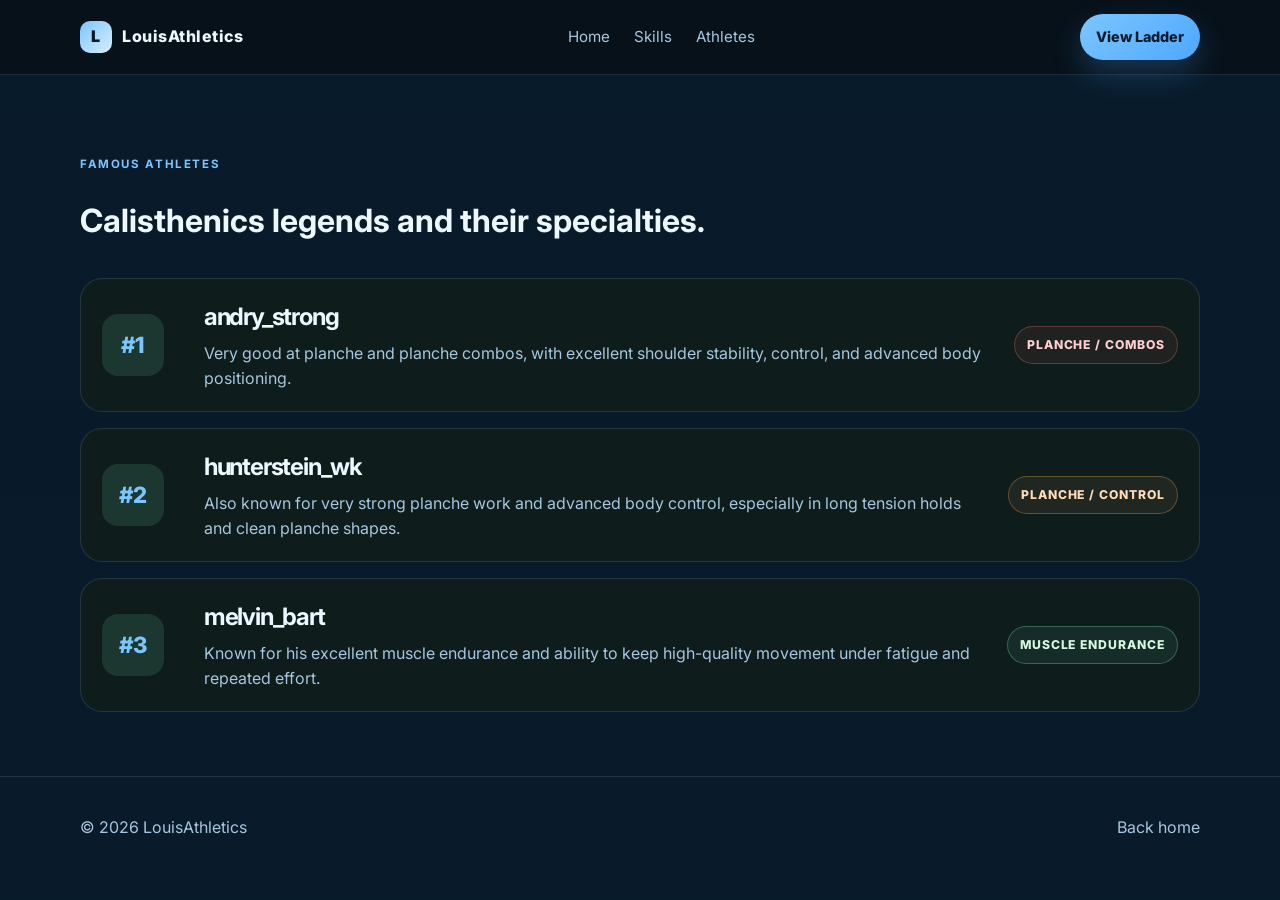
==== athletes.html @ 37a011b1 "html" ====
<!DOCTYPE html>
<html lang="en">
  <head>
    <meta charset="UTF-8" />
    <meta name="viewport" content="width=device-width, initial-scale=1.0" />
    <meta
      name="description"
      content="Famous calisthenics athletes, their specialties, and how they train."
    />
    <title>Famous Athletes | LouisAthletics</title>
    <link rel="preconnect" href="https://fonts.googleapis.com" />
    <link rel="preconnect" href="https://fonts.gstatic.com" crossorigin />
    <link
      href="https://fonts.googleapis.com/css2?family=Inter:wght@400;500;600;700;800;900&display=swap"
      rel="stylesheet"
    />
    <link rel="stylesheet" href="styles.css" />
  </head>
  <body>
    <header class="site-header">
      <div class="container nav-wrap">
        <div class="brand">
          <span class="brand-mark">L</span>
          <span>LouisAthletics</span>
        </div>
        <nav class="main-nav" aria-label="Main navigation">
          <a href="index.html">Home</a>
          <a href="skills.html">Skills</a>
          <a href="athletes.html">Athletes</a>
        </nav>
        <a class="button button-small" href="skills.html">View Ladder</a>
      </div>
    </header>

    <main class="skills-page">
      <div class="container">
        <div class="skills-header">
          <p class="eyebrow">Famous athletes</p>
          <h1>Calisthenics legends and their specialties.</h1>
        </div>

        <div class="skills-list">
          <a class="skill-rank-link" href="https://www.youtube.com/@andrystrong1" target="_blank" rel="noopener noreferrer">
            <article class="skill-rank">
              <div class="rank-number">#1</div>
              <div class="skill-info">
                <h3>andry_strong</h3>
                <p>Very good at planche and planche combos, with excellent shoulder stability, control, and advanced body positioning.</p>
              </div>
              <div class="skill-level hardest">Planche / Combos</div>
            </article>
          </a>

          <a class="skill-rank-link" href="https://www.youtube.com/@hunterstein_wk" target="_blank" rel="noopener noreferrer">
            <article class="skill-rank">
              <div class="rank-number">#2</div>
              <div class="skill-info">
                <h3>hunterstein_wk</h3>
                <p>Also known for very strong planche work and advanced body control, especially in long tension holds and clean planche shapes.</p>
              </div>
              <div class="skill-level very-hard">Planche / Control</div>
            </article>
          </a>

          <a class="skill-rank-link" href="https://www.youtube.com/@melvinbrat" target="_blank" rel="noopener noreferrer">
            <article class="skill-rank">
              <div class="rank-number">#3</div>
              <div class="skill-info">
                <h3>melvin_bart</h3>
                <p>Known for his excellent muscle endurance and ability to keep high-quality movement under fatigue and repeated effort.</p>
              </div>
              <div class="skill-level medium">Muscle Endurance</div>
            </article>
          </a>
        </div>
      </div>
    </main>

    <footer class="site-footer">
      <div class="container footer-wrap">
        <p>© <span id="year"></span> LouisAthletics</p>
        <a href="index.html">Back home</a>
      </div>
    </footer>

    <script src="script.js"></script>
  </body>
</html>
---- styles.css ----
:root {
  --bg: #071722;
  --bg-soft: #0d2232;
  --panel: rgba(12, 27, 39, 0.82);
  --panel-alt: #102a3d;
  --card: #12314b;
  --line: rgba(166, 210, 255, 0.14);
  --text: #edf7ff;
  --muted: #a7c7df;
  --accent: #7cc6ff;
  --accent-strong: #4ea7ff;
  --accent-dark: #123c66;
  --shadow: rgba(2, 11, 20, 0.42);
}

* {
  box-sizing: border-box;
}

html {
  scroll-behavior: smooth;
}

body {
  margin: 0;
  font-family: "Inter", sans-serif;
  background: linear-gradient(180deg, #081b2a 0%, #091a2a 100%);
  color: var(--text);
  line-height: 1.6;
  position: relative;
}

main,
header,
footer {
  position: relative;
  z-index: 1;
}

a {
  color: inherit;
  text-decoration: none;
}

img {
  max-width: 100%;
  display: block;
}

button {
  font: inherit;
}

.container {
  width: min(1120px, calc(100% - 2rem));
  margin: 0 auto;
}

.section {
  padding: 5rem 0;
}

.alt-section {
  background: rgba(255, 255, 255, 0.015);
}

.site-header {
  position: sticky;
  top: 0;
  z-index: 20;
  background: rgba(8, 17, 26, 0.96);
  border-bottom: 1px solid rgba(166, 210, 255, 0.12);
}

.nav-wrap {
  display: flex;
  justify-content: space-between;
  align-items: center;
  min-height: 74px;
  gap: 1.25rem;
}

.brand {
  display: inline-flex;
  align-items: center;
  gap: 0.65rem;
  font-weight: 800;
  letter-spacing: 0.03em;
}

.brand-mark {
  width: 2rem;
  height: 2rem;
  display: inline-flex;
  align-items: center;
  justify-content: center;
  border-radius: 10px;
  background: linear-gradient(135deg, var(--accent), #d7eeff);
  color: #071722;
  font-weight: 900;
}

.main-nav {
  display: inline-flex;
  align-items: center;
  gap: 1.5rem;
  color: var(--muted);
  font-size: 0.95rem;
}

.main-nav a {
  transition: color 0.2s ease;
}

.main-nav a:hover,
.main-nav a:focus-visible {
  color: var(--text);
}

.button {
  display: inline-flex;
  align-items: center;
  justify-content: center;
  min-height: 48px;
  border: 0;
  border-radius: 999px;
  padding: 0.8rem 1.35rem;
  background: linear-gradient(135deg, var(--accent), var(--accent-strong));
  color: #041a2d;
  font-weight: 800;
  box-shadow: 0 14px 30px rgba(78, 167, 255, 0.24);
  transition: transform 0.2s ease, box-shadow 0.2s ease;
}

.button-large {
  min-height: 58px;
  padding: 1rem 1.7rem;
  font-size: 1.05rem;
}

.button:hover,
.button:focus-visible {
  transform: translateY(-1px);
  box-shadow: 0 18px 36px rgba(78, 167, 255, 0.3);
}

.button-small {
  min-height: 40px;
  padding: 0.7rem 1rem;
  font-size: 0.9rem;
}

.button-secondary {
  background: transparent;
  color: var(--text);
  border: 1px solid var(--line);
  box-shadow: none;
}

.hero {
  padding: 5rem 0 3rem;
}

.hero-grid {
  display: grid;
  grid-template-columns: 1.1fr 0.9fr;
  align-items: center;
  gap: 2.5rem;
}

.eyebrow {
  margin: 0 0 0.75rem;
  letter-spacing: 0.14em;
  text-transform: uppercase;
  font-size: 0.72rem;
  font-weight: 700;
  color: var(--accent);
}

.hero-copy h1,
.section-header h2,
.two-col h2,
.pricing-box h2 {
  margin: 0;
  line-height: 1.05;
  letter-spacing: -0.06em;
}

.hero-copy h1 {
  font-size: clamp(3.1rem, 7vw, 5.4rem);
  max-width: 700px;
}

.hero-copy {
  padding: 1.25rem 0;
}

.lead {
  max-width: 620px;
  margin: 1.2rem 0 0;
  color: var(--muted);
  font-size: 1.25rem;
  line-height: 1.7;
  padding: 1rem 1.1rem;
  border-radius: 18px;
  background: rgba(255, 255, 255, 0.02);
  border: 1px solid rgba(166, 210, 255, 0.1);
}

.hero-visual {
  display: flex;
  justify-content: center;
  align-items: center;
}

.visual-panel {
  width: min(100%, 420px);
  padding: 1.5rem;
  border-radius: 24px;
  background: rgba(11, 24, 35, 0.94);
  border: 1px solid rgba(124, 198, 255, 0.12);
  box-shadow: 0 16px 30px rgba(2, 11, 20, 0.18);
  position: relative;
  overflow: hidden;
}

.visual-header {
  display: flex;
  justify-content: space-between;
  align-items: center;
  gap: 1rem;
  padding-bottom: 1rem;
  border-bottom: 1px solid var(--line);
  font-size: 0.74rem;
  letter-spacing: 0.12em;
  text-transform: uppercase;
  color: var(--muted);
}

.skill-stack {
  display: grid;
  gap: 0.75rem;
  margin: 1.25rem 0;
}

.skill-pill {
  display: inline-flex;
  align-items: center;
  justify-content: center;
  min-height: 48px;
  padding: 0.7rem 1rem;
  border-radius: 12px;
  font-weight: 700;
  letter-spacing: -0.03em;
  border: 1px solid rgba(255, 255, 255, 0.08);
  text-decoration: none;
  cursor: pointer;
  transition: transform 0.2s ease, border-color 0.2s ease;
}

.skill-pill:hover,
.skill-pill:focus-visible {
  transform: translateY(-1px);
  border-color: rgba(124, 198, 255, 0.3);
}

.skill-pill.hardest {
  background: linear-gradient(135deg, rgba(255, 122, 122, 0.18), rgba(255, 255, 255, 0.02));
  color: #ffd7d7;
}

.skill-pill.hard {
  background: linear-gradient(135deg, rgba(124, 198, 255, 0.18), rgba(255, 255, 255, 0.02));
  color: #dfefff;
}

.skill-pill.medium {
  background: linear-gradient(135deg, rgba(126, 240, 183, 0.14), rgba(255, 255, 255, 0.02));
  color: #d8f9ea;
}

.skill-pill.easy {
  background: linear-gradient(135deg, rgba(170, 222, 255, 0.12), rgba(255, 255, 255, 0.02));
  color: #ecf8ff;
}

.progress-list {
  display: grid;
  gap: 0.8rem;
}

.progress-row {
  display: grid;
  grid-template-columns: 82px 1fr;
  align-items: center;
  gap: 0.8rem;
  color: var(--muted);
  font-size: 0.8rem;
}

.progress-bar {
  width: 100%;
  height: 10px;
  border-radius: 999px;
  background: rgba(255, 255, 255, 0.04);
  overflow: hidden;
  border: 1px solid rgba(166, 210, 255, 0.08);
}

.progress-bar i {
  display: block;
  height: 100%;
  border-radius: inherit;
  background: linear-gradient(90deg, var(--accent), #9ee7ff);
}

.lead strong {
  color: var(--text);
  font-weight: 800;
}

.cta-row {
  display: flex;
  flex-wrap: wrap;
  gap: 1rem;
  margin-top: 2rem;
}

.hero-stats {
  list-style: none;
  padding: 0;
  margin: 2rem 0 0;
  display: flex;
  flex-wrap: wrap;
  gap: 2rem;
}

.hero-stats li {
  display: flex;
  flex-direction: column;
  gap: 0.25rem;
}

.hero-stats strong {
  font-size: 1.6rem;
  letter-spacing: -0.04em;
}

.hero-stats span {
  color: var(--muted);
  font-size: 0.82rem;
}


.logo-strip {
  padding: 1rem 0 0;
}

.logo-row {
  display: grid;
  grid-template-columns: repeat(4, minmax(0, 1fr));
  gap: 1rem;
  padding: 1rem 0 0;
  color: rgba(236, 245, 241, 0.7);
  text-transform: uppercase;
  letter-spacing: 0.12em;
  font-size: 0.68rem;
  font-weight: 700;
}

.two-col {
  display: grid;
  grid-template-columns: 0.9fr 1.1fr;
  gap: 2.5rem;
  align-items: end;
}

.two-col p,
.info-card p,
.movement-card p,
blockquote,
.price-card li,
.testimonial-grid footer {
  color: var(--muted);
}

.section-header {
  margin-bottom: 2rem;
}

.card-grid {
  display: grid;
  gap: 1.4rem;
}

.three-up {
  grid-template-columns: repeat(3, minmax(0, 1fr));
}

.info-card {
  padding: 1.6rem;
  background: rgba(16, 31, 41, 0.9);
  border: 1px solid rgba(166, 210, 255, 0.1);
  border-radius: 20px;
  transition: transform 0.2s ease, border-color 0.2s ease;
}

.info-card:hover {
  transform: translateY(-2px);
  border-color: rgba(124, 198, 255, 0.25);
}

.info-card.featured {
  background: rgba(18, 38, 55, 0.92);
  border-color: rgba(124, 198, 255, 0.24);
}

.icon {
  display: inline-flex;
  width: 2.3rem;
  height: 2.3rem;
  align-items: center;
  justify-content: center;
  border-radius: 12px;
  background: rgba(124, 198, 255, 0.12);
  color: var(--accent);
  font-weight: 800;
  margin-bottom: 0.8rem;
}

.info-card h3,
.movement-card h3 {
  margin: 0 0 0.75rem;
  font-size: 1.5rem;
  letter-spacing: -0.05em;
}

.info-card ul {
  margin: 1rem 0 0;
  padding-left: 1.1rem;
  color: var(--text);
}

.info-card li + li {
  margin-top: 0.4rem;
}

.exercise-grid {
  display: flex;
  flex-wrap: wrap;
  gap: 0.75rem;
  margin-bottom: 1.5rem;
}

.exercise {
  border: 1px solid var(--line);
  background: rgba(255, 255, 255, 0.02);
  color: var(--muted);
  border-radius: 999px;
  padding: 0.7rem 1rem;
  cursor: pointer;
  transition: all 0.2s ease;
}

.exercise.active {
  background: rgba(124, 198, 255, 0.14);
  color: var(--text);
  border-color: rgba(124, 198, 255, 0.4);
}

.movement-cards {
  display: grid;
  grid-template-columns: repeat(3, minmax(0, 1fr));
  gap: 1.2rem;
}

.movement-card {
  padding: 1.4rem 1.2rem;
  background: rgba(14, 25, 33, 0.9);
  border: 1px solid rgba(166, 210, 255, 0.09);
  border-radius: 18px;
  min-height: 180px;
  transition: transform 0.2s ease, border-color 0.2s ease;
}

.movement-card:hover {
  transform: translateY(-2px);
  border-color: rgba(124, 198, 255, 0.25);
}

.tag {
  display: inline-block;
  margin-bottom: 0.8rem;
  padding: 0.45rem 0.65rem;
  border-radius: 999px;
  background: rgba(124, 198, 255, 0.12);
  color: var(--accent);
  font-size: 0.72rem;
  font-weight: 700;
  letter-spacing: 0.08em;
  text-transform: uppercase;
}

.testimonial-grid {
  display: grid;
  grid-template-columns: repeat(3, minmax(0, 1fr));
  gap: 1.25rem;
}

blockquote {
  margin: 0;
  padding: 1.5rem;
  border-radius: 24px;
  background: rgba(17, 30, 26, 0.82);
  border: 1px solid var(--line);
  line-height: 1.75;
}

blockquote footer {
  margin-top: 1rem;
  font-size: 0.9rem;
  color: var(--text);
}

.plan-grid {
  display: grid;
  grid-template-columns: repeat(4, minmax(0, 1fr));
  gap: 1rem;
}

.plan-card {
  padding: 1.4rem 1.2rem;
  border-radius: 22px;
  background: rgba(17, 30, 26, 0.82);
  border: 1px solid var(--line);
}

.plan-day {
  display: inline-flex;
  padding: 0.45rem 0.75rem;
  margin-bottom: 0.9rem;
  border-radius: 999px;
  background: rgba(124, 198, 255, 0.12);
  color: var(--accent);
  font-size: 0.72rem;
  font-weight: 700;
  letter-spacing: 0.08em;
  text-transform: uppercase;
}

.plan-card h3 {
  margin: 0 0 0.7rem;
  font-size: 1.25rem;
  letter-spacing: -0.04em;
}

.plan-card ul {
  margin: 0;
  padding-left: 1.1rem;
  color: var(--muted);
}

.plan-card li + li {
  margin-top: 0.4rem;
}

.faq-wrap {
  display: grid;
  grid-template-columns: repeat(2, minmax(0, 1fr));
  gap: 1rem;
  margin-top: 2rem;
}

.faq-item {
  padding: 1.1rem 1.2rem;
  background: rgba(17, 30, 26, 0.8);
  border: 1px solid var(--line);
  border-radius: 18px;
}

.faq-item summary {
  cursor: pointer;
  list-style: none;
  font-weight: 700;
}

.faq-item summary::-webkit-details-marker {
  display: none;
}

.faq-item p {
  margin: 0.75rem 0 0;
  color: var(--muted);
}

.skills-page {
  padding: 5rem 0 4rem;
}

.skills-header {
  margin-bottom: 2rem;
}

.skills-list {
  display: grid;
  gap: 1rem;
}

.skill-rank-link {
  display: block;
  color: inherit;
  text-decoration: none;
}

.skill-rank {
  display: grid;
  grid-template-columns: 86px 1fr auto;
  align-items: center;
  gap: 1rem;
  padding: 1.2rem 1.3rem;
  background: rgba(17, 30, 26, 0.82);
  border: 1px solid var(--line);
  border-radius: 22px;
  transition: transform 0.2s ease, border-color 0.2s ease, box-shadow 0.2s ease;
}

.skill-rank:hover,
.skill-rank:focus-within {
  transform: translateY(-2px);
  border-color: rgba(124, 198, 255, 0.35);
  box-shadow: 0 18px 30px rgba(2, 11, 20, 0.22);
}

.skill-detail-shell {
  display: block;
}

.skill-detail-card {
  padding: 2rem;
  border-radius: 28px;
  background: linear-gradient(180deg, rgba(18, 45, 40, 0.9), rgba(17, 30, 26, 0.9));
  border: 1px solid var(--line);
  box-shadow: 0 20px 40px rgba(2, 11, 20, 0.2);
}

.detail-header {
  display: flex;
  align-items: center;
  justify-content: space-between;
  gap: 1rem;
  margin-bottom: 1.5rem;
}

.detail-header h1 {
  margin: 0;
  font-size: clamp(2.2rem, 5vw, 4rem);
  letter-spacing: -0.06em;
}

.detail-layout {
  display: grid;
  grid-template-columns: 1.4fr 0.6fr;
  gap: 1.5rem;
  align-items: start;
}

.detail-copy h2 {
  margin: 1.5rem 0 0.75rem;
  font-size: 1.4rem;
  letter-spacing: -0.04em;
}

.detail-copy p,
.detail-copy li,
.info-box strong {
  color: var(--muted);
}

.detail-copy ul {
  margin: 0;
  padding-left: 1.1rem;
}

.detail-copy li + li {
  margin-top: 0.5rem;
}

.detail-side {
  display: grid;
  gap: 1rem;
}

.info-box {
  padding: 1.2rem 1.1rem;
  border-radius: 18px;
  background: rgba(255, 255, 255, 0.025);
  border: 1px solid var(--line);
}

.info-label {
  display: block;
  margin-bottom: 0.5rem;
  color: var(--muted);
  font-size: 0.75rem;
  text-transform: uppercase;
  letter-spacing: 0.12em;
}

.info-box strong {
  font-size: 1rem;
  line-height: 1.6;
}

.rank-number {
  display: inline-flex;
  width: 62px;
  height: 62px;
  align-items: center;
  justify-content: center;
  border-radius: 16px;
  background: rgba(126, 240, 183, 0.12);
  color: var(--accent);
  font-size: 1.4rem;
  font-weight: 800;
}

.skill-info h3 {
  margin: 0 0 0.25rem;
  font-size: 1.5rem;
  letter-spacing: -0.05em;
}

.skill-info p {
  margin: 0;
  color: var(--muted);
}

.skill-level {
  padding: 0.5rem 0.75rem;
  border-radius: 999px;
  font-size: 0.76rem;
  font-weight: 800;
  letter-spacing: 0.08em;
  text-transform: uppercase;
  background: rgba(255, 255, 255, 0.04);
  border: 1px solid var(--line);
  color: var(--text);
}

.skill-level.hardest { color: #ffd0d0; border-color: rgba(255, 118, 118, 0.3); background: rgba(255, 118, 118, 0.08); }
.skill-level.very-hard { color: #ffdcb8; border-color: rgba(255, 177, 94, 0.3); background: rgba(255, 177, 94, 0.08); }
.skill-level.hard { color: #d6e8ff; border-color: rgba(123, 172, 255, 0.3); background: rgba(123, 172, 255, 0.08); }
.skill-level.medium { color: #d9f8e1; border-color: rgba(126, 240, 183, 0.3); background: rgba(126, 240, 183, 0.08); }
.skill-level.easy { color: #d9f8e1; border-color: rgba(126, 240, 183, 0.3); background: rgba(126, 240, 183, 0.08); }

.pricing-box {
  display: grid;
  grid-template-columns: 1fr auto;
  gap: 1.8rem;
  align-items: center;
  padding: 2rem;
  border-radius: 28px;
  background: linear-gradient(135deg, rgba(18, 45, 40, 0.9), rgba(17, 30, 26, 0.8));
  border: 1px solid var(--line);
}

.price-card {
  width: min(330px, 100%);
  padding: 1.5rem;
  border-radius: 26px;
  background: rgba(9, 17, 14, 0.7);
  border: 1px solid rgba(126, 240, 183, 0.26);
}

.price-label {
  margin: 0 0 0.6rem;
  color: var(--muted);
  text-transform: uppercase;
  letter-spacing: 0.1em;
  font-size: 0.75rem;
}

.price-row {
  display: flex;
  align-items: end;
  gap: 0.5rem;
  margin-bottom: 1rem;
}

.price {
  font-size: 3rem;
  font-weight: 900;
  letter-spacing: -0.08em;
}

.period {
  color: var(--muted);
}

.price-card ul {
  padding-left: 1.1rem;
  margin: 1rem 0 1.4rem;
}

.page-back {
  display: flex;
  justify-content: center;
  margin-top: 2rem;
}

.checklist-summary {
  display: grid;
  grid-template-columns: repeat(3, minmax(0, 1fr));
  gap: 1rem;
  margin: 0 0 2rem;
}

.summary-box {
  padding: 1.2rem 1rem;
  border: 1px solid var(--line);
  border-radius: 18px;
  background: rgba(16, 31, 41, 0.9);
}

.summary-box span {
  display: block;
  color: var(--muted);
  font-size: 0.75rem;
  letter-spacing: 0.12em;
  text-transform: uppercase;
}

.summary-box strong {
  display: block;
  margin-top: 0.5rem;
  font-size: clamp(1.8rem, 3vw, 2.4rem);
  letter-spacing: -0.05em;
}

.checklist-list {
  display: grid;
  gap: 0.8rem;
}

.checklist-row {
  display: grid;
  grid-template-columns: 44px minmax(0, 1.5fr) 120px 110px;
  align-items: center;
  gap: 1rem;
  padding: 1rem 1.2rem;
  border-radius: 18px;
  background: rgba(16, 31, 41, 0.9);
  border: 1px solid var(--line);
  transition: border-color 0.2s ease, transform 0.2s ease;
}

.checklist-row.done {
  border-color: rgba(126, 240, 183, 0.32);
}

.checklist-row:hover {
  transform: translateY(-1px);
  border-color: rgba(124, 198, 255, 0.25);
}

.checklist-item {
  position: relative;
  display: inline-flex;
  align-items: center;
  justify-content: center;
  width: 24px;
  height: 24px;
}

.checklist-item input {
  position: absolute;
  inset: 0;
  opacity: 0;
  cursor: pointer;
}

.checkmark {
  pointer-events: none;
  width: 22px;
  height: 22px;
  border: 1px solid var(--line);
  border-radius: 8px;
  display: inline-block;
  background: rgba(255, 255, 255, 0.02);
  position: relative;
  transition: all 0.2s ease;
}

.checklist-item input:checked + .checkmark {
  background: rgba(126, 240, 183, 0.12);
  border-color: rgba(126, 240, 183, 0.5);
}

.checklist-item input:checked + .checkmark::after {
  content: "";
  position: absolute;
  left: 7px;
  top: 3px;
  width: 6px;
  height: 12px;
  border: solid #9ef0c5;
  border-width: 0 2px 2px 0;
  transform: rotate(45deg);
}

.checklist-name {
  color: var(--text);
  font-weight: 700;
  text-decoration: none;
}

.checklist-name:hover,
.checklist-name:focus-visible {
  color: var(--accent);
}

.checklist-time {
  color: var(--muted);
  text-align: right;
  font-size: 0.9rem;
}

.site-footer {
  padding: 1.4rem 0 2rem;
  border-top: 1px solid var(--line);
}

.footer-wrap {
  display: flex;
  align-items: center;
  justify-content: space-between;
  gap: 1rem;
  color: var(--muted);
}

@media (max-width: 900px) {
  .hero-grid,
  .two-col,
  .pricing-box,
  .three-up,
  .testimonial-grid,
  .movement-cards {
    grid-template-columns: 1fr;
  }

  .hero-visual {
    min-height: 420px;
  }

  .logo-row {
    grid-template-columns: repeat(2, minmax(0, 1fr));
  }

  .pricing-box {
    padding: 1.5rem;
  }
}

@media (max-width: 680px) {
  .main-nav {
    display: none;
  }

  .nav-wrap {
    justify-content: space-between;
  }

  .hero {
    padding-top: 4rem;
  }

  .hero-stats {
    gap: 1rem 1.2rem;
  }

  .cta-row {
    flex-direction: column;
    align-items: stretch;
  }

  .button,
  .button-secondary {
    width: 100%;
  }

  .footer-wrap {
    flex-direction: column;
    justify-content: center;
    text-align: center;
  }
}
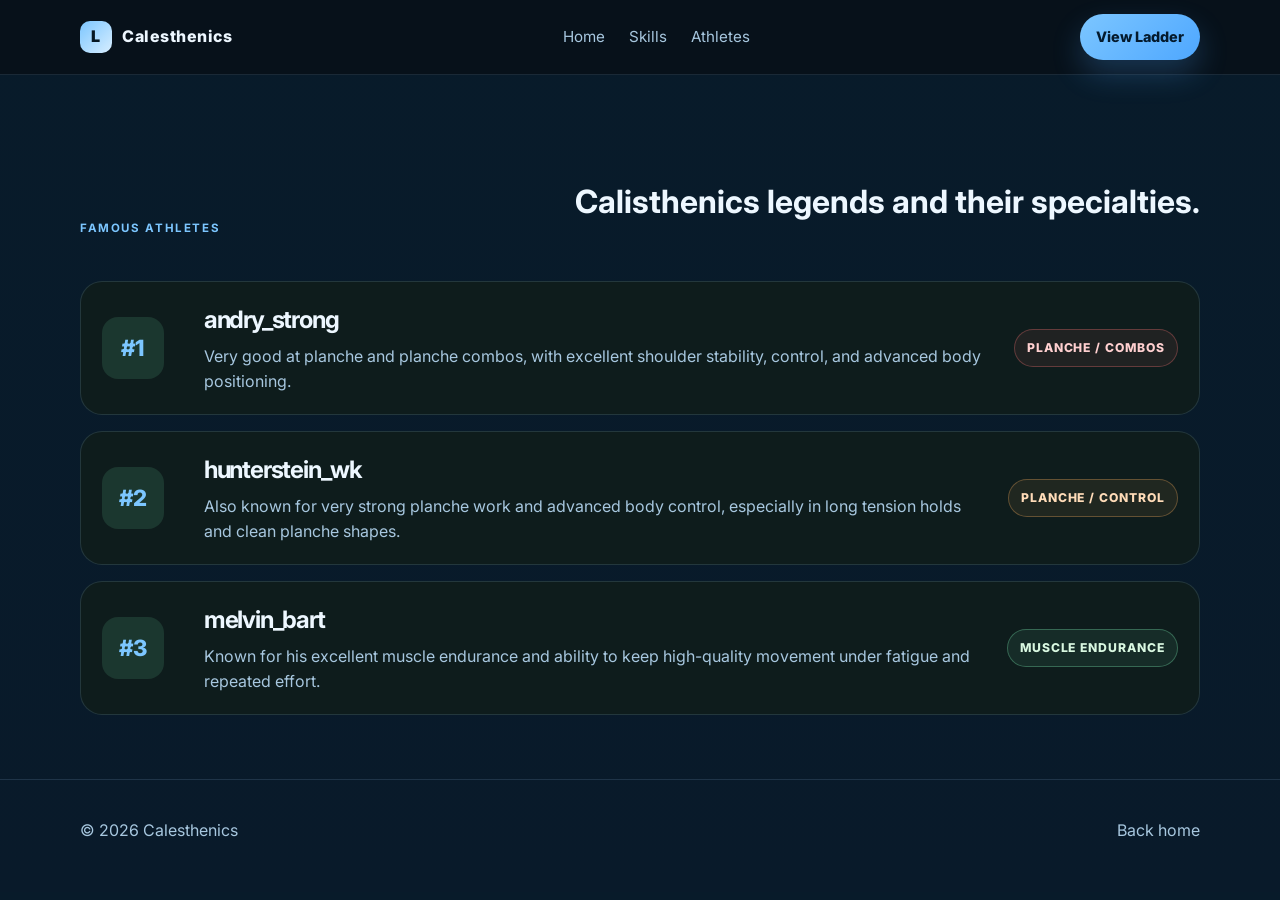
==== commit 1645ea81: "name" ====
--- a/athletes.html
+++ b/athletes.html
@@ -7,7 +7,7 @@
       name="description"
       content="Famous calisthenics athletes, their specialties, and how they train."
     />
-    <title>Famous Athletes | LouisAthletics</title>
+    <title>Famous Athletes | Calesthenics</title>
     <link rel="preconnect" href="https://fonts.googleapis.com" />
     <link rel="preconnect" href="https://fonts.gstatic.com" crossorigin />
     <link
@@ -21,7 +21,7 @@
       <div class="container nav-wrap">
         <div class="brand">
           <span class="brand-mark">L</span>
-          <span>LouisAthletics</span>
+          <span>Calesthenics</span>
         </div>
         <nav class="main-nav" aria-label="Main navigation">
           <a href="index.html">Home</a>
@@ -78,7 +78,7 @@
 
     <footer class="site-footer">
       <div class="container footer-wrap">
-        <p>© <span id="year"></span> LouisAthletics</p>
+        <p>© <span id="year"></span> Calesthenics</p>
         <a href="index.html">Back home</a>
       </div>
     </footer>
--- a/styles.css
+++ b/styles.css
@@ -598,18 +598,117 @@
 }
 
 .skills-header {
+  display: flex;
+  align-items: flex-end;
+  justify-content: space-between;
+  gap: 2rem;
   margin-bottom: 2rem;
 }
 
+.skills-title {
+  flex: 1 1 auto;
+  min-width: 0;
+}
+
+.skills-title h1 {
+  max-width: 700px;
+  margin: 0;
+  font-size: clamp(2.75rem, 5vw, 4.25rem);
+  line-height: 1.05;
+  letter-spacing: -0.06em;
+}
+
+.skill-total-count {
+  display: flex;
+  align-items: center;
+  gap: 0.65rem;
+  margin: 1rem 0 0;
+  color: var(--muted);
+  font-weight: 600;
+}
+
+.skill-search {
+  display: grid;
+  flex: 0 1 360px;
+  gap: 0.55rem;
+}
+
+.skill-search label {
+  font-weight: 600;
+}
+
+.skill-search input {
+  width: 100%;
+  min-height: 52px;
+  padding: 0.85rem 1rem;
+  color: var(--text);
+  font: inherit;
+  background: rgba(17, 30, 26, 0.82);
+  border: 1px solid var(--line);
+  border-radius: 14px;
+}
+
+.skill-search input:focus-visible {
+  outline: 2px solid rgba(124, 198, 255, 0.7);
+  outline-offset: 2px;
+}
+
+.skill-search-empty {
+  margin: 0 0 1rem;
+  color: var(--muted);
+}
+
 .skills-list {
   display: grid;
   gap: 1rem;
+}
+
+.skill-combos {
+  margin-top: 3.5rem;
+}
+
+.skill-search-section[hidden] {
+  display: none;
+}
+
+.skill-combos h2,
+.skill-category-heading {
+  display: flex;
+  align-items: center;
+  gap: 0.7rem;
+  margin: 0 0 1.25rem;
+  font-size: clamp(1.8rem, 3vw, 2.5rem);
+  letter-spacing: -0.05em;
+}
+
+.skill-category-heading {
+  margin-top: 0;
+}
+
+.skill-count {
+  display: inline-flex;
+  min-width: 2rem;
+  height: 2rem;
+  align-items: center;
+  justify-content: center;
+  padding: 0 0.55rem;
+  border: 1px solid var(--line);
+  border-radius: 999px;
+  background: rgba(124, 198, 255, 0.1);
+  color: var(--accent);
+  font-size: 0.9rem;
+  font-weight: 700;
+  letter-spacing: 0;
 }
 
 .skill-rank-link {
   display: block;
   color: inherit;
   text-decoration: none;
+}
+
+.skill-rank-link[hidden] {
+  display: none;
 }
 
 .skill-rank {
@@ -962,6 +1061,16 @@
 }
 
 @media (max-width: 680px) {
+  .skills-header {
+    align-items: stretch;
+    flex-direction: column;
+    gap: 1rem;
+  }
+
+  .skill-search {
+    flex-basis: auto;
+  }
+
   .main-nav {
     display: none;
   }
